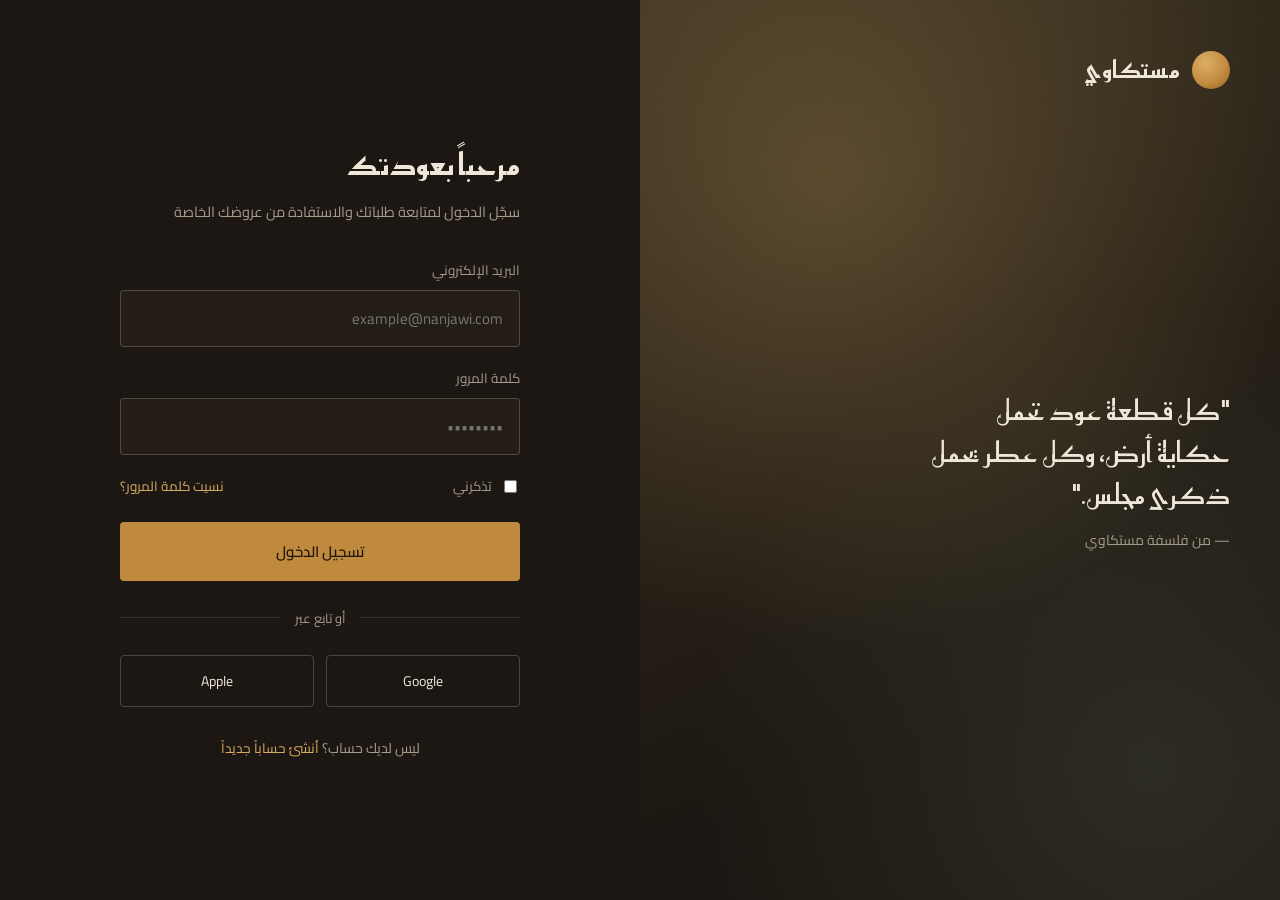
==== login.html @ 691b28ed "Add files via upload" ====
<!DOCTYPE html>
<html lang="ar" dir="rtl">
<head>
<meta charset="UTF-8">
<meta name="viewport" content="width=device-width, initial-scale=1.0">
<title>تسجيل الدخول | مستكاوي</title>
<link rel="stylesheet" href="style.css">
</head>
<body>

<div class="auth-wrap">
  <div class="auth-panel">
    <a href="index.html" class="brand"><span class="brand-mark"></span><span class="kufi">مستكاوي</span></a>
    <div class="auth-quote">
      <p class="big">"كل قطعة عود تحمل حكاية أرض، وكل عطر يحمل ذكرى مجلس."</p>
      <p class="by">— من فلسفة مستكاوي</p>
    </div>
    <div></div>
  </div>

  <div class="auth-form-side">
    <div class="auth-box">
      <h1>مرحباً بعودتك</h1>
      <p class="sub">سجّل الدخول لمتابعة طلباتك والاستفادة من عروضك الخاصة</p>

      <form id="login-form" novalidate>
        <div class="field" id="login-email-field">
          <label for="login-email">البريد الإلكتروني</label>
          <input type="email" id="login-email" placeholder="example@nanjawi.com" required>
          <span class="field-error">يرجى إدخال بريد إلكتروني صحيح</span>
        </div>

        <div class="field" id="login-password-field">
          <label for="login-password">كلمة المرور</label>
          <input type="password" id="login-password" placeholder="••••••••" required>
          <span class="field-error">كلمة المرور يجب ألا تقل عن 6 أحرف</span>
        </div>

        <div class="field-row">
          <label class="remember"><input type="checkbox"> تذكرني</label>
          <a href="#" class="link-muted">نسيت كلمة المرور؟</a>
        </div>

        <button type="submit" class="btn btn-primary btn-block">تسجيل الدخول</button>
      </form>

      <div class="divider">أو تابع عبر</div>
      <div class="social-row">
        <button class="social-btn">Google</button>
        <button class="social-btn">Apple</button>
      </div>

      <p class="auth-switch">ليس لديك حساب؟ <a href="register.html" class="link-muted">أنشئ حساباً جديداً</a></p>
    </div>
  </div>
</div>

<script src="script.js"></script>
</body>
</html>
---- style.css ----
@import url('https://fonts.googleapis.com/css2?family=Reem+Kufi:wght@400..700&family=Cairo:wght@300;400;500;600;700;800&display=swap');

:root{
  --bg: #1c1712;
  --surface: #241d16;
  --surface-2: #2e2519;
  --surface-raised: #38301f;
  --gold: #c08a3e;
  --gold-light: #dcae66;
  --sage: #7a8b6f;
  --sage-light: #97a888;
  --ivory: #ede6d9;
  --muted: #a69c8c;
  --line: rgba(237,230,217,0.12);
  --line-strong: rgba(237,230,217,0.22);
  --danger: #c0603e;
  --radius-s: 4px;
  --radius-m: 10px;
  --shadow-deep: 0 24px 60px rgba(0,0,0,0.45);
}

*{ box-sizing: border-box; }

html{ scroll-behavior: smooth; }

body{
  margin: 0;
  background: var(--bg);
  color: var(--ivory);
  font-family: 'Cairo', sans-serif;
  direction: rtl;
  text-align: right;
  line-height: 1.7;
  -webkit-font-smoothing: antialiased;
}

img{ max-width: 100%; display: block; }

a{ color: inherit; text-decoration: none; }

h1, h2, h3, .kufi{
  font-family: 'Reem Kufi', sans-serif;
  font-weight: 600;
  margin: 0;
  letter-spacing: 0.3px;
}

p{ margin: 0; }

button, input, select, textarea{ font-family: inherit; }

:focus-visible{
  outline: 2px solid var(--gold-light);
  outline-offset: 3px;
}

@media (prefers-reduced-motion: reduce){
  *{ animation-duration: 0.001ms !important; transition-duration: 0.001ms !important; }
}

.container{
  max-width: 1180px;
  margin: 0 auto;
  padding: 0 28px;
}

/* ---------- Header ---------- */
.site-header{
  position: sticky;
  top: 0;
  z-index: 40;
  background: rgba(28, 23, 18, 0.88);
  backdrop-filter: blur(10px);
  border-bottom: 1px solid var(--line);
}

.header-row{
  display: flex;
  align-items: center;
  justify-content: space-between;
  height: 78px;
}

.brand{
  display: flex;
  align-items: center;
  gap: 12px;
  font-size: 26px;
  color: var(--ivory);
}

.brand-mark{
  width: 38px;
  height: 38px;
  border-radius: 50%;
  background: radial-gradient(circle at 35% 30%, var(--gold-light), var(--gold) 60%, #8a5e26 100%);
  flex-shrink: 0;
}

.main-nav{
  display: flex;
  align-items: center;
  gap: 34px;
}

.main-nav a{
  font-size: 15.5px;
  color: var(--muted);
  transition: color 0.2s ease;
  position: relative;
}

.main-nav a:hover, .main-nav a.active{ color: var(--ivory); }

.main-nav a.active::after{
  content: '';
  position: absolute;
  right: 0; left: 0;
  bottom: -22px;
  height: 2px;
  background: var(--gold);
}

.header-actions{
  display: flex;
  align-items: center;
  gap: 18px;
}

.icon-btn{
  width: 40px; height: 40px;
  display: flex; align-items: center; justify-content: center;
  border-radius: 50%;
  border: 1px solid var(--line);
  color: var(--ivory);
  position: relative;
  transition: border-color 0.2s ease, background 0.2s ease;
}
.icon-btn:hover{ border-color: var(--gold); background: var(--surface-2); }

.cart-count{
  position: absolute;
  top: -6px; left: -6px;
  background: var(--gold);
  color: #1c1712;
  font-size: 11px;
  font-weight: 700;
  min-width: 18px; height: 18px;
  border-radius: 50%;
  display: flex; align-items: center; justify-content: center;
  padding: 0 3px;
}

.nav-toggle{
  display: none;
  width: 40px; height: 40px;
  border: 1px solid var(--line);
  border-radius: 50%;
  background: none;
  color: var(--ivory);
  cursor: pointer;
}

@media (max-width: 880px){
  .main-nav{
    position: fixed;
    top: 78px; right: 0; left: 0;
    background: var(--surface);
    flex-direction: column;
    align-items: flex-start;
    padding: 22px 28px;
    border-bottom: 1px solid var(--line);
    gap: 20px;
    transform: translateY(-8px);
    opacity: 0;
    pointer-events: none;
    transition: opacity 0.2s ease, transform 0.2s ease;
  }
  .main-nav.open{ opacity: 1; transform: translateY(0); pointer-events: auto; }
  .main-nav a.active::after{ display: none; }
  .nav-toggle{ display: flex; align-items: center; justify-content: center; }
}

/* ---------- Buttons ---------- */
.btn{
  display: inline-flex;
  align-items: center;
  justify-content: center;
  gap: 8px;
  padding: 14px 30px;
  border-radius: var(--radius-s);
  font-size: 15px;
  font-weight: 600;
  cursor: pointer;
  border: 1px solid transparent;
  transition: transform 0.18s ease, background 0.18s ease, border-color 0.18s ease, opacity .18s ease;
}
.btn:active{ transform: scale(0.98); }

.btn-primary{
  background: var(--gold);
  color: #201808;
}
.btn-primary:hover{ background: var(--gold-light); }

.btn-outline{
  background: transparent;
  border-color: var(--line-strong);
  color: var(--ivory);
}
.btn-outline:hover{ border-color: var(--gold); color: var(--gold-light); }

.btn-block{ width: 100%; }

.btn[disabled]{ opacity: 0.5; cursor: not-allowed; }

/* ---------- Hero ---------- */
.hero{
  position: relative;
  overflow: hidden;
  padding: 90px 0 70px;
  background:
    radial-gradient(circle at 85% 20%, rgba(192,138,62,0.18), transparent 55%),
    radial-gradient(circle at 10% 90%, rgba(122,139,111,0.14), transparent 50%);
}

.hero-grid{
  display: grid;
  grid-template-columns: 1.1fr 0.9fr;
  gap: 60px;
  align-items: center;
}

.hero-eyebrow{
  color: var(--sage-light);
  font-size: 15px;
  margin-bottom: 18px;
}

.hero h1{
  font-size: 58px;
  line-height: 1.18;
  color: var(--ivory);
}

.hero h1 span{ color: var(--gold-light); }

.hero p.lead{
  margin-top: 24px;
  max-width: 46ch;
  color: var(--muted);
  font-size: 17px;
}

.hero-cta{
  margin-top: 36px;
  display: flex;
  gap: 16px;
  flex-wrap: wrap;
}

.hero-art{
  position: relative;
  aspect-ratio: 4 / 5;
  border-radius: var(--radius-m);
  background:
    linear-gradient(160deg, var(--surface-raised), var(--surface) 70%);
  border: 1px solid var(--line);
  overflow: hidden;
}

.hero-art::before{
  content: '';
  position: absolute;
  inset: 0;
  background: radial-gradient(circle at 50% 30%, rgba(220,174,102,0.35), transparent 60%);
}

.hero-art .smoke{
  position: absolute;
  bottom: -10%;
  right: 50%;
  transform: translateX(50%);
  width: 220px; height: 220px;
  border-radius: 50%;
  background: radial-gradient(circle, rgba(237,230,217,0.12), transparent 70%);
  filter: blur(6px);
}

.hero-stats{
  position: absolute;
  bottom: 24px; right: 24px; left: 24px;
  display: flex;
  justify-content: space-between;
  background: rgba(28,23,18,0.75);
  border: 1px solid var(--line);
  border-radius: var(--radius-s);
  padding: 16px 20px;
  backdrop-filter: blur(6px);
}

.hero-stats div{ text-align: center; }
.hero-stats strong{ display: block; font-family:'Reem Kufi'; font-size: 22px; color: var(--gold-light); }
.hero-stats span{ font-size: 12.5px; color: var(--muted); }

@media (max-width: 900px){
  .hero-grid{ grid-template-columns: 1fr; }
  .hero h1{ font-size: 40px; }
  .hero{ padding: 60px 0 40px; }
}

/* ---------- Section heading ---------- */
.section{ padding: 80px 0; }
.section-head{
  display: flex;
  align-items: flex-end;
  justify-content: space-between;
  margin-bottom: 40px;
  gap: 20px;
  flex-wrap: wrap;
}
.section-head h2{ font-size: 32px; }
.section-head p{ color: var(--muted); margin-top: 10px; max-width: 50ch; }
.section-link{ color: var(--gold-light); font-size: 14.5px; font-weight: 600; white-space: nowrap; }

/* ---------- Category cards ---------- */
.cat-grid{
  display: grid;
  grid-template-columns: repeat(4, 1fr);
  gap: 20px;
}
.cat-card{
  position: relative;
  border-radius: var(--radius-m);
  padding: 28px 22px;
  min-height: 160px;
  display: flex;
  flex-direction: column;
  justify-content: flex-end;
  border: 1px solid var(--line);
  background: linear-gradient(155deg, var(--surface-2), var(--surface));
  transition: border-color 0.2s ease, transform 0.2s ease;
}
.cat-card:hover{ border-color: var(--gold); transform: translateY(-4px); }
.cat-card .cat-icon{ font-size: 30px; margin-bottom: 14px; }
.cat-card h3{ font-size: 18px; font-weight: 500; }
.cat-card span{ color: var(--muted); font-size: 13px; margin-top: 4px; display:block; }

@media (max-width: 880px){ .cat-grid{ grid-template-columns: repeat(2, 1fr); } }

/* ---------- Product grid & cards ---------- */
.product-grid{
  display: grid;
  grid-template-columns: repeat(4, 1fr);
  gap: 26px;
}

@media (max-width: 1020px){ .product-grid{ grid-template-columns: repeat(3, 1fr); } }
@media (max-width: 760px){ .product-grid{ grid-template-columns: repeat(2, 1fr); } }
@media (max-width: 480px){ .product-grid{ grid-template-columns: 1fr; } }

.product-card{
  background: var(--surface);
  border: 1px solid var(--line);
  border-radius: var(--radius-m);
  overflow: hidden;
  display: flex;
  flex-direction: column;
  transition: border-color 0.2s ease, transform 0.2s ease;
}
.product-card:hover{ border-color: var(--line-strong); transform: translateY(-3px); }

.product-thumb{
  aspect-ratio: 1 / 1;
  background: linear-gradient(150deg, var(--surface-raised), var(--surface-2));
  position: relative;
  display: flex; align-items: center; justify-content: center;
  font-size: 42px;
}

.product-badge{
  position: absolute;
  top: 12px; right: 12px;
  background: var(--sage);
  color: #14180f;
  font-size: 11.5px;
  font-weight: 700;
  padding: 4px 10px;
  border-radius: 20px;
}

.product-info{ padding: 18px 18px 20px; display: flex; flex-direction: column; gap: 8px; flex: 1; }
.product-cat{ font-size: 12.5px; color: var(--sage-light); }
.product-info h3{ font-size: 17px; font-weight: 500; }
.product-desc{ color: var(--muted); font-size: 13.5px; }
.product-foot{
  margin-top: auto;
  display: flex;
  align-items: center;
  justify-content: space-between;
  padding-top: 10px;
}
.price{ font-family: 'Reem Kufi'; font-size: 19px; color: var(--gold-light); }
.price small{ font-family: 'Cairo'; font-size: 12px; color: var(--muted); font-weight: 400; }

.add-btn{
  width: 38px; height: 38px;
  border-radius: 50%;
  border: 1px solid var(--line-strong);
  background: transparent;
  color: var(--ivory);
  font-size: 18px;
  cursor: pointer;
  transition: background 0.2s ease, border-color 0.2s ease;
}
.add-btn:hover{ background: var(--gold); color: #201808; border-color: var(--gold); }

/* ---------- Filters bar ---------- */
.filters-bar{
  display: flex;
  gap: 12px;
  flex-wrap: wrap;
  margin-bottom: 36px;
}
.filter-chip{
  padding: 9px 18px;
  border-radius: 20px;
  border: 1px solid var(--line-strong);
  color: var(--muted);
  font-size: 14px;
  cursor: pointer;
  background: transparent;
  transition: all 0.18s ease;
}
.filter-chip.active, .filter-chip:hover{
  border-color: var(--gold);
  color: var(--gold-light);
  background: rgba(192,138,62,0.08);
}

/* ---------- Story / feature split ---------- */
.split{
  display: grid;
  grid-template-columns: 1fr 1fr;
  gap: 70px;
  align-items: center;
}
.split-art{
  aspect-ratio: 5/4;
  border-radius: var(--radius-m);
  background: linear-gradient(145deg, var(--surface-raised), var(--surface));
  border: 1px solid var(--line);
}
.feature-list{ margin-top: 26px; display: flex; flex-direction: column; gap: 18px; }
.feature-item{ display: flex; gap: 14px; }
.feature-dot{
  width: 8px; height: 8px; margin-top: 9px;
  border-radius: 50%; background: var(--gold); flex-shrink: 0;
}
.feature-item h4{ font-size: 16px; font-weight: 600; margin-bottom: 4px; }
.feature-item p{ color: var(--muted); font-size: 14px; }

@media (max-width: 900px){ .split{ grid-template-columns: 1fr; gap: 36px; } }

/* ---------- Newsletter band ---------- */
.band{
  background: linear-gradient(120deg, var(--surface-2), var(--surface));
  border-top: 1px solid var(--line);
  border-bottom: 1px solid var(--line);
  padding: 60px 0;
}
.band-row{
  display: flex; align-items: center; justify-content: space-between; gap: 30px; flex-wrap: wrap;
}
.band h2{ font-size: 26px; }
.band p{ color: var(--muted); margin-top: 8px; }
.band-form{ display: flex; gap: 10px; }
.band-form input{
  background: var(--surface);
  border: 1px solid var(--line-strong);
  border-radius: var(--radius-s);
  padding: 13px 18px;
  color: var(--ivory);
  min-width: 260px;
}

/* ---------- Footer ---------- */
.site-footer{ padding: 60px 0 30px; }
.footer-grid{
  display: grid;
  grid-template-columns: 1.4fr 1fr 1fr 1fr;
  gap: 40px;
  padding-bottom: 40px;
  border-bottom: 1px solid var(--line);
}
.footer-grid h5{ font-size: 15px; margin-bottom: 16px; color: var(--ivory); }
.footer-grid ul{ list-style: none; padding: 0; margin: 0; display: flex; flex-direction: column; gap: 10px; }
.footer-grid a{ color: var(--muted); font-size: 14px; transition: color 0.2s ease; }
.footer-grid a:hover{ color: var(--gold-light); }
.footer-about p{ color: var(--muted); font-size: 14px; max-width: 32ch; margin-top: 14px; }
.footer-bottom{
  padding-top: 24px;
  display: flex; justify-content: space-between; align-items: center; flex-wrap: wrap; gap: 12px;
  color: var(--muted); font-size: 13px;
}

@media (max-width: 800px){ .footer-grid{ grid-template-columns: 1fr 1fr; } }

/* ---------- Auth pages ---------- */
.auth-wrap{
  min-height: 100vh;
  display: grid;
  grid-template-columns: 1fr 1fr;
}

.auth-panel{
  position: relative;
  background:
    radial-gradient(circle at 30% 20%, rgba(220,174,102,0.25), transparent 55%),
    radial-gradient(circle at 80% 85%, rgba(122,139,111,0.18), transparent 50%),
    linear-gradient(160deg, var(--surface-raised), var(--bg) 75%);
  display: flex;
  flex-direction: column;
  justify-content: space-between;
  padding: 50px;
}

.auth-panel .brand{ font-size: 24px; }

.auth-quote{ max-width: 34ch; }
.auth-quote p.big{ font-family: 'Reem Kufi'; font-size: 28px; line-height: 1.5; color: var(--ivory); }
.auth-quote p.by{ margin-top: 14px; color: var(--muted); font-size: 14px; }

.auth-form-side{
  display: flex;
  align-items: center;
  justify-content: center;
  padding: 50px 40px;
}

.auth-box{ width: 100%; max-width: 400px; }
.auth-box h1{ font-size: 30px; margin-bottom: 10px; }
.auth-box .sub{ color: var(--muted); font-size: 14.5px; margin-bottom: 34px; }

.field{ margin-bottom: 20px; }
.field label{ display: block; font-size: 13.5px; color: var(--muted); margin-bottom: 8px; }
.field input{
  width: 100%;
  background: var(--surface);
  border: 1px solid var(--line-strong);
  border-radius: var(--radius-s);
  padding: 13px 16px;
  color: var(--ivory);
  font-size: 15px;
  transition: border-color 0.2s ease;
}
.field input:focus{ border-color: var(--gold); }
.field-error{ color: var(--danger); font-size: 12.5px; margin-top: 6px; display: none; }
.field.invalid input{ border-color: var(--danger); }
.field.invalid .field-error{ display: block; }

.field-row{ display: flex; align-items: center; justify-content: space-between; margin-bottom: 24px; }
.remember{ display: flex; align-items: center; gap: 8px; font-size: 13.5px; color: var(--muted); }
.remember input{ accent-color: var(--gold); }
.link-muted{ font-size: 13.5px; color: var(--gold-light); }

.divider{
  display: flex; align-items: center; gap: 14px;
  margin: 26px 0;
  color: var(--muted); font-size: 13px;
}
.divider::before, .divider::after{ content: ''; flex: 1; height: 1px; background: var(--line); }

.social-row{ display: flex; gap: 12px; }
.social-btn{
  flex: 1;
  padding: 12px;
  border-radius: var(--radius-s);
  border: 1px solid var(--line-strong);
  background: transparent;
  color: var(--ivory);
  cursor: pointer;
  font-size: 14px;
  transition: border-color 0.2s ease;
}
.social-btn:hover{ border-color: var(--gold); }

.auth-switch{ text-align: center; margin-top: 30px; color: var(--muted); font-size: 14px; }

.toast{
  position: fixed;
  bottom: 26px; right: 26px;
  background: var(--surface-raised);
  border: 1px solid var(--gold);
  color: var(--ivory);
  padding: 14px 22px;
  border-radius: var(--radius-s);
  font-size: 14px;
  box-shadow: var(--shadow-deep);
  transform: translateY(20px);
  opacity: 0;
  pointer-events: none;
  transition: all 0.3s ease;
  z-index: 100;
}
.toast.show{ transform: translateY(0); opacity: 1; }

@media (max-width: 920px){
  .auth-wrap{ grid-template-columns: 1fr; }
  .auth-panel{ display: none; }
}

/* ---------- Page header (shop/product/cart) ---------- */
.page-head{ padding: 50px 0 10px; }
.breadcrumb{ color: var(--muted); font-size: 13.5px; margin-bottom: 14px; }
.breadcrumb a:hover{ color: var(--gold-light); }
.page-head h1{ font-size: 36px; }

/* ---------- Product detail ---------- */
.pd-grid{ display: grid; grid-template-columns: 0.9fr 1.1fr; gap: 60px; }
.pd-gallery-main{
  aspect-ratio: 1/1;
  border-radius: var(--radius-m);
  background: linear-gradient(150deg, var(--surface-raised), var(--surface-2));
  display: flex; align-items: center; justify-content: center;
  font-size: 90px;
  border: 1px solid var(--line);
}
.pd-thumbs{ display: flex; gap: 12px; margin-top: 14px; }
.pd-thumbs div{
  width: 68px; height: 68px; border-radius: var(--radius-s);
  background: var(--surface-2); border: 1px solid var(--line);
  display: flex; align-items: center; justify-content: center; font-size: 22px;
  cursor: pointer;
}
.pd-thumbs div.active{ border-color: var(--gold); }

.pd-info .product-cat{ font-size: 13.5px; }
.pd-info h1{ font-size: 32px; margin-top: 8px; }
.pd-rating{ display:flex; align-items:center; gap: 8px; margin-top: 12px; color: var(--gold-light); font-size: 14px; }
.pd-price{ font-family:'Reem Kufi'; font-size: 30px; color: var(--gold-light); margin-top: 18px; }
.pd-desc{ color: var(--muted); margin-top: 18px; font-size: 15px; max-width: 55ch; }

.qty-row{ display: flex; align-items: center; gap: 18px; margin-top: 28px; }
.qty-control{ display: flex; align-items: center; border: 1px solid var(--line-strong); border-radius: var(--radius-s); }
.qty-control button{ width: 40px; height: 44px; background: none; border: none; color: var(--ivory); font-size: 18px; cursor: pointer; }
.qty-control span{ width: 34px; text-align: center; }

.pd-actions{ display: flex; gap: 14px; margin-top: 30px; }

.pd-meta{ margin-top: 34px; border-top: 1px solid var(--line); padding-top: 24px; display: flex; flex-direction: column; gap: 10px; }
.pd-meta div{ display: flex; justify-content: space-between; font-size: 14px; }
.pd-meta span:first-child{ color: var(--muted); }

@media (max-width: 900px){ .pd-grid{ grid-template-columns: 1fr; gap: 30px; } }

/* ---------- Cart page ---------- */
.cart-grid{ display: grid; grid-template-columns: 1.6fr 1fr; gap: 40px; align-items: flex-start; }
.cart-list{ display: flex; flex-direction: column; gap: 16px; }
.cart-item{
  display: grid;
  grid-template-columns: 90px 1fr auto auto;
  align-items: center;
  gap: 18px;
  background: var(--surface);
  border: 1px solid var(--line);
  border-radius: var(--radius-m);
  padding: 16px;
}
.cart-thumb{
  width: 90px; height: 90px; border-radius: var(--radius-s);
  background: linear-gradient(150deg, var(--surface-raised), var(--surface-2));
  display: flex; align-items: center; justify-content: center; font-size: 30px;
}
.cart-item h3{ font-size: 16px; font-weight: 500; }
.cart-item .product-cat{ margin-top: 4px; }
.cart-item .price{ font-size: 16px; }
.remove-btn{ background: none; border: none; color: var(--muted); cursor: pointer; font-size: 13px; margin-top: 8px; }
.remove-btn:hover{ color: var(--danger); }

.cart-empty{ text-align: center; padding: 80px 20px; color: var(--muted); }
.cart-empty .emoji{ font-size: 50px; margin-bottom: 20px; }

.summary-box{
  background: var(--surface);
  border: 1px solid var(--line);
  border-radius: var(--radius-m);
  padding: 26px;
  position: sticky;
  top: 100px;
}
.summary-box h3{ font-size: 19px; margin-bottom: 20px; }
.summary-row{ display: flex; justify-content: space-between; font-size: 14.5px; color: var(--muted); margin-bottom: 12px; }
.summary-row.total{ color: var(--ivory); font-size: 17px; font-weight: 600; border-top: 1px solid var(--line); padding-top: 16px; margin-top: 6px; }
.summary-row.total .price{ font-size: 20px; }

.promo-row{ display: flex; gap: 8px; margin: 20px 0; }
.promo-row input{
  flex: 1; background: var(--surface-2); border: 1px solid var(--line-strong);
  border-radius: var(--radius-s); padding: 10px 14px; color: var(--ivory);
}

/* ---------- Utility ---------- */
.mt-lg{ margin-top: 60px; }
.text-center{ text-align: center; }
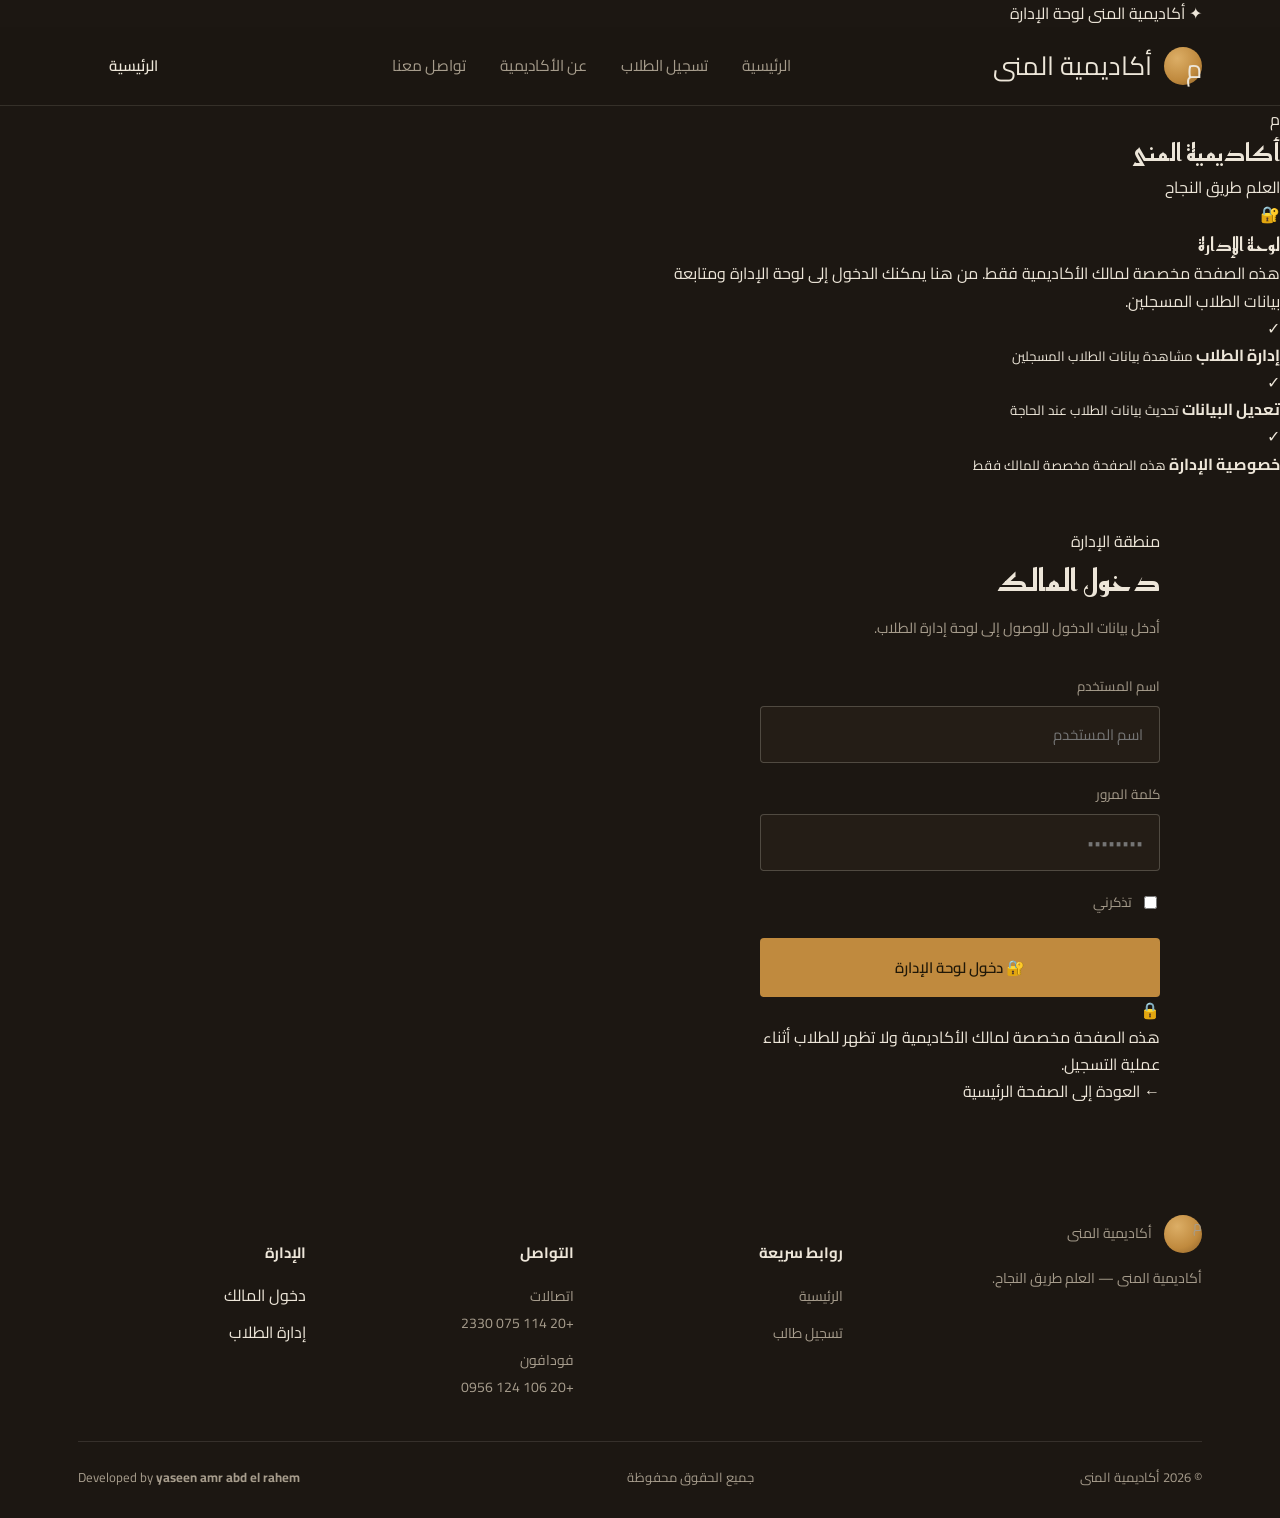
==== commit a35a50f2: "Update login.html" ====
--- a/login.html
+++ b/login.html
@@ -1,60 +1,654 @@
 <!DOCTYPE html>
 <html lang="ar" dir="rtl">
+
 <head>
-<meta charset="UTF-8">
-<meta name="viewport" content="width=device-width, initial-scale=1.0">
-<title>تسجيل الدخول | مستكاوي</title>
-<link rel="stylesheet" href="style.css">
+    <meta charset="UTF-8">
+
+    <meta name="viewport"
+          content="width=device-width, initial-scale=1.0">
+
+    <meta name="theme-color"
+          content="#0b3d2e">
+
+    <meta name="description"
+          content="دخول مالك أكاديمية المنى لإدارة الطلاب">
+
+    <title>دخول المالك | أكاديمية المنى</title>
+
+    <link rel="stylesheet" href="style.css">
 </head>
+
 <body>
 
-<div class="auth-wrap">
-  <div class="auth-panel">
-    <a href="index.html" class="brand"><span class="brand-mark"></span><span class="kufi">مستكاوي</span></a>
-    <div class="auth-quote">
-      <p class="big">"كل قطعة عود تحمل حكاية أرض، وكل عطر يحمل ذكرى مجلس."</p>
-      <p class="by">— من فلسفة مستكاوي</p>
+
+<!-- =========================
+     TOP BAR
+========================= -->
+
+<div class="top-bar">
+
+    <div class="container">
+
+        <span>
+            ✦ أكاديمية المنى
+        </span>
+
+        <span>
+            لوحة الإدارة
+        </span>
+
     </div>
-    <div></div>
-  </div>
-
-  <div class="auth-form-side">
-    <div class="auth-box">
-      <h1>مرحباً بعودتك</h1>
-      <p class="sub">سجّل الدخول لمتابعة طلباتك والاستفادة من عروضك الخاصة</p>
-
-      <form id="login-form" novalidate>
-        <div class="field" id="login-email-field">
-          <label for="login-email">البريد الإلكتروني</label>
-          <input type="email" id="login-email" placeholder="example@nanjawi.com" required>
-          <span class="field-error">يرجى إدخال بريد إلكتروني صحيح</span>
+
+</div>
+
+
+
+<!-- =========================
+     HEADER
+========================= -->
+
+<header class="site-header">
+
+    <div class="container header-row">
+
+        <a href="index.html"
+           class="brand">
+
+            <span class="brand-mark">
+                م
+            </span>
+
+            <span class="brand-text">
+                أكاديمية المنى
+            </span>
+
+        </a>
+
+
+        <nav class="main-nav">
+
+            <a href="index.html">
+                الرئيسية
+            </a>
+
+            <a href="register.html">
+                تسجيل الطلاب
+            </a>
+
+            <a href="index.html#about">
+                عن الأكاديمية
+            </a>
+
+            <a href="index.html#contact">
+                تواصل معنا
+            </a>
+
+        </nav>
+
+
+        <div class="header-actions">
+
+            <a href="index.html"
+               class="btn btn-small">
+
+                الرئيسية
+
+            </a>
+
         </div>
 
-        <div class="field" id="login-password-field">
-          <label for="login-password">كلمة المرور</label>
-          <input type="password" id="login-password" placeholder="••••••••" required>
-          <span class="field-error">كلمة المرور يجب ألا تقل عن 6 أحرف</span>
+    </div>
+
+</header>
+
+
+
+<!-- =========================
+     LOGIN
+========================= -->
+
+<main class="auth-wrap academy-login">
+
+    <div class="register-container">
+
+
+        <!-- =====================
+             SIDE
+        ====================== -->
+
+        <aside class="register-side">
+
+            <div class="register-logo">
+
+                <span class="large-mark">
+                    م
+                </span>
+
+                <h2>
+                    أكاديمية المنى
+                </h2>
+
+                <p>
+                    العلم طريق النجاح
+                </p>
+
+            </div>
+
+
+            <div class="register-message">
+
+                <span class="message-icon">
+                    🔐
+                </span>
+
+                <h3>
+                    لوحة الإدارة
+                </h3>
+
+                <p>
+
+                    هذه الصفحة مخصصة لمالك
+                    الأكاديمية فقط.
+
+                    من هنا يمكنك الدخول إلى
+                    لوحة الإدارة ومتابعة بيانات
+                    الطلاب المسجلين.
+
+                </p>
+
+            </div>
+
+
+            <div class="register-benefits">
+
+                <div class="benefit">
+
+                    <span>✓</span>
+
+                    <div>
+
+                        <strong>
+                            إدارة الطلاب
+                        </strong>
+
+                        <small>
+                            مشاهدة بيانات الطلاب المسجلين
+                        </small>
+
+                    </div>
+
+                </div>
+
+
+                <div class="benefit">
+
+                    <span>✓</span>
+
+                    <div>
+
+                        <strong>
+                            تعديل البيانات
+                        </strong>
+
+                        <small>
+                            تحديث بيانات الطلاب عند الحاجة
+                        </small>
+
+                    </div>
+
+                </div>
+
+
+                <div class="benefit">
+
+                    <span>✓</span>
+
+                    <div>
+
+                        <strong>
+                            خصوصية الإدارة
+                        </strong>
+
+                        <small>
+                            هذه الصفحة مخصصة للمالك فقط
+                        </small>
+
+                    </div>
+
+                </div>
+
+            </div>
+
+        </aside>
+
+
+
+        <!-- =====================
+             LOGIN FORM
+        ====================== -->
+
+        <section class="auth-form-side">
+
+            <div class="auth-box">
+
+
+                <div class="form-heading">
+
+                    <span class="form-label">
+                        منطقة الإدارة
+                    </span>
+
+                    <h1>
+                        دخول المالك
+                    </h1>
+
+                    <p class="sub">
+
+                        أدخل بيانات الدخول للوصول
+                        إلى لوحة إدارة الطلاب.
+
+                    </p>
+
+                </div>
+
+
+                <form id="owner-login-form"
+                      novalidate>
+
+
+                    <!-- USERNAME -->
+
+                    <div class="field">
+
+                        <label for="owner-username">
+                            اسم المستخدم
+                        </label>
+
+                        <input
+                            type="text"
+                            id="owner-username"
+                            placeholder="اسم المستخدم"
+                            autocomplete="username"
+                            required>
+
+                        <span class="field-error">
+                            يرجى إدخال اسم المستخدم
+                        </span>
+
+                    </div>
+
+
+
+                    <!-- PASSWORD -->
+
+                    <div class="field">
+
+                        <label for="owner-password">
+                            كلمة المرور
+                        </label>
+
+                        <input
+                            type="password"
+                            id="owner-password"
+                            placeholder="••••••••"
+                            autocomplete="current-password"
+                            required>
+
+                        <span class="field-error">
+                            يرجى إدخال كلمة المرور
+                        </span>
+
+                    </div>
+
+
+
+                    <!-- REMEMBER -->
+
+                    <div class="field-row">
+
+                        <label class="remember">
+
+                            <input
+                                type="checkbox"
+                                id="remember-owner">
+
+                            تذكرني
+
+                        </label>
+
+                    </div>
+
+
+
+                    <!-- LOGIN -->
+
+                    <button
+                        type="submit"
+                        class="btn btn-primary btn-block">
+
+                        🔐 دخول لوحة الإدارة
+
+                    </button>
+
+
+                </form>
+
+
+                <div class="login-security">
+
+                    <span>
+                        🔒
+                    </span>
+
+                    <p>
+                        هذه الصفحة مخصصة لمالك
+                        الأكاديمية ولا تظهر للطلاب
+                        أثناء عملية التسجيل.
+                    </p>
+
+                </div>
+
+
+                <div class="register-footer">
+
+                    <a href="index.html">
+                        ← العودة إلى الصفحة الرئيسية
+                    </a>
+
+                </div>
+
+            </div>
+
+        </section>
+
+    </div>
+
+</main>
+
+
+
+<!-- =========================
+     FOOTER
+========================= -->
+
+<footer class="site-footer">
+
+    <div class="container">
+
+        <div class="footer-grid">
+
+
+            <div class="footer-about">
+
+                <a href="index.html"
+                   class="brand">
+
+                    <span class="brand-mark">
+                        م
+                    </span>
+
+                    <span class="brand-text">
+                        أكاديمية المنى
+                    </span>
+
+                </a>
+
+                <p>
+
+                    أكاديمية المنى —
+                    العلم طريق النجاح.
+
+                </p>
+
+            </div>
+
+
+            <div>
+
+                <h5>
+                    روابط سريعة
+                </h5>
+
+                <ul>
+
+                    <li>
+                        <a href="index.html">
+                            الرئيسية
+                        </a>
+                    </li>
+
+                    <li>
+                        <a href="register.html">
+                            تسجيل طالب
+                        </a>
+                    </li>
+
+                </ul>
+
+            </div>
+
+
+            <div>
+
+                <h5>
+                    التواصل
+                </h5>
+
+                <ul>
+
+                    <li>
+
+                        <a
+                            href="https://wa.me/201140752330"
+                            target="_blank"
+                            rel="noopener">
+
+                            اتصالات
+                            <br>
+                            +20 114 075 2330
+
+                        </a>
+
+                    </li>
+
+
+                    <li>
+
+                        <a
+                            href="https://wa.me/201061240956"
+                            target="_blank"
+                            rel="noopener">
+
+                            فودافون
+                            <br>
+                            +20 106 124 0956
+
+                        </a>
+
+                    </li>
+
+                </ul>
+
+            </div>
+
+
+            <div>
+
+                <h5>
+                    الإدارة
+                </h5>
+
+                <ul>
+
+                    <li>
+                        دخول المالك
+                    </li>
+
+                    <li>
+                        إدارة الطلاب
+                    </li>
+
+                </ul>
+
+            </div>
+
+
         </div>
 
-        <div class="field-row">
-          <label class="remember"><input type="checkbox"> تذكرني</label>
-          <a href="#" class="link-muted">نسيت كلمة المرور؟</a>
+
+        <div class="footer-bottom">
+
+            <span>
+                © 2026 أكاديمية المنى
+            </span>
+
+            <span>
+                جميع الحقوق محفوظة
+            </span>
+
+            <span class="developer">
+
+                Developed by
+
+                <strong>
+                    yaseen amr abd el rahem
+                </strong>
+
+            </span>
+
         </div>
 
-        <button type="submit" class="btn btn-primary btn-block">تسجيل الدخول</button>
-      </form>
-
-      <div class="divider">أو تابع عبر</div>
-      <div class="social-row">
-        <button class="social-btn">Google</button>
-        <button class="social-btn">Apple</button>
-      </div>
-
-      <p class="auth-switch">ليس لديك حساب؟ <a href="register.html" class="link-muted">أنشئ حساباً جديداً</a></p>
     </div>
-  </div>
-</div>
-
-<script src="script.js"></script>
+
+</footer>
+
+
+
+<!-- =========================
+     OWNER LOGIN SCRIPT
+========================= -->
+
+<script>
+
+document
+    .getElementById("owner-login-form")
+    .addEventListener("submit", function(event) {
+
+        event.preventDefault();
+
+
+        const username =
+            document
+            .getElementById("owner-username")
+            .value
+            .trim();
+
+
+        const password =
+            document
+            .getElementById("owner-password")
+            .value;
+
+
+        const remember =
+            document
+            .getElementById("remember-owner")
+            .checked;
+
+
+
+        if (!username || !password) {
+
+            alert(
+                "يرجى إدخال اسم المستخدم وكلمة المرور."
+            );
+
+            return;
+
+        }
+
+
+
+        /*
+        =====================================
+        بيانات المالك
+        =====================================
+
+        غيّر القيمتين هنا إلى بياناتك الخاصة.
+
+        لا تستخدم هذه البيانات في موقع منشور
+        كوسيلة حماية حقيقية، لأن JavaScript
+        داخل المتصفح يمكن للمستخدم رؤيته.
+        =====================================
+        */
+
+        const OWNER_USERNAME =
+            "admin";
+
+
+        const OWNER_PASSWORD =
+            "Almena2026";
+
+
+
+        if (
+            username !== OWNER_USERNAME ||
+            password !== OWNER_PASSWORD
+        ) {
+
+            alert(
+                "اسم المستخدم أو كلمة المرور غير صحيحة."
+            );
+
+            return;
+
+        }
+
+
+
+        /*
+        =====================================
+        إنشاء جلسة المالك
+        =====================================
+        */
+
+        const loginData = {
+
+            loggedIn: true,
+
+            username: username,
+
+            loginTime: new Date().toISOString()
+
+        };
+
+
+        const storageType =
+            remember
+                ? localStorage
+                : sessionStorage;
+
+
+        storageType.setItem(
+            "almena_owner_session",
+            JSON.stringify(loginData)
+        );
+
+
+
+        /*
+        =====================================
+        الانتقال إلى لوحة الإدارة
+        =====================================
+        */
+
+        window.location.href =
+            "admin.html";
+
+    });
+
+</script>
+
+
 </body>
 </html>
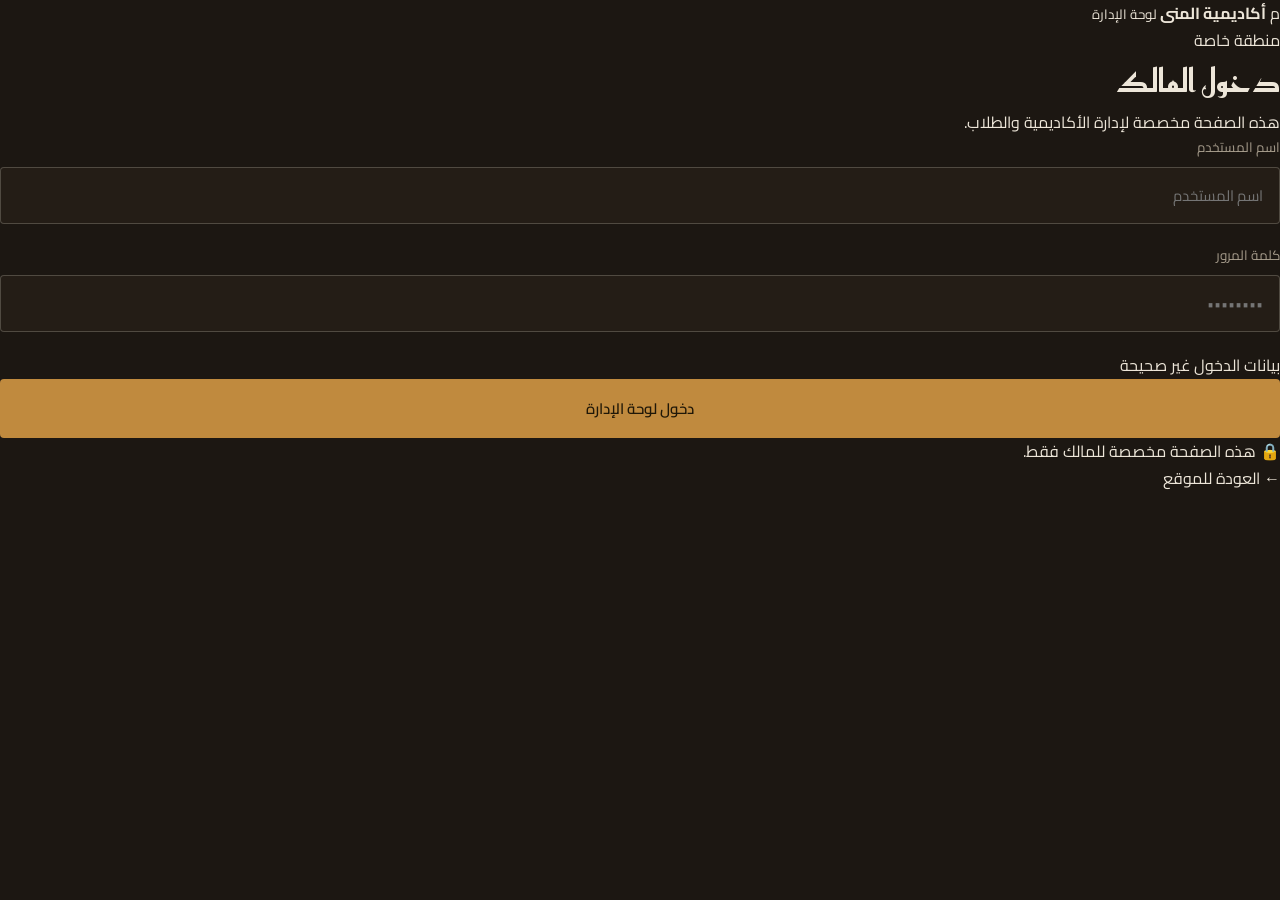
==== commit 04b51633: "Refactor login.html structure and content Updated the login page structure and content, including fo" ====
--- a/login.html
+++ b/login.html
@@ -2,6 +2,7 @@
 <html lang="ar" dir="rtl">
 
 <head>
+
     <meta charset="UTF-8">
 
     <meta name="viewport"
@@ -10,645 +11,122 @@
     <meta name="theme-color"
           content="#0b3d2e">
 
-    <meta name="description"
-          content="دخول مالك أكاديمية المنى لإدارة الطلاب">
-
     <title>دخول المالك | أكاديمية المنى</title>
 
     <link rel="stylesheet" href="style.css">
+
 </head>
 
-<body>
+<body class="login-page">
 
 
-<!-- =========================
-     TOP BAR
-========================= -->
+<div class="login-container">
 
-<div class="top-bar">
+    <div class="login-card">
 
-    <div class="container">
 
-        <span>
-            ✦ أكاديمية المنى
-        </span>
+        <a href="index.html" class="login-logo">
 
-        <span>
-            لوحة الإدارة
-        </span>
+            <span class="large-mark">
+                م
+            </span>
+
+            <strong>
+                أكاديمية المنى
+            </strong>
+
+            <small>
+                لوحة الإدارة
+            </small>
+
+        </a>
+
+
+        <div class="login-heading">
+
+            <span class="form-label">
+                منطقة خاصة
+            </span>
+
+            <h1>
+                دخول المالك
+            </h1>
+
+            <p>
+                هذه الصفحة مخصصة لإدارة الأكاديمية والطلاب.
+            </p>
+
+        </div>
+
+
+        <form id="owner-login-form">
+
+
+            <div class="field">
+
+                <label for="owner-username">
+                    اسم المستخدم
+                </label>
+
+                <input
+                    type="text"
+                    id="owner-username"
+                    placeholder="اسم المستخدم"
+                    autocomplete="username"
+                    required>
+
+            </div>
+
+
+            <div class="field">
+
+                <label for="owner-password">
+                    كلمة المرور
+                </label>
+
+                <input
+                    type="password"
+                    id="owner-password"
+                    placeholder="••••••••"
+                    autocomplete="current-password"
+                    required>
+
+            </div>
+
+
+            <div id="login-error" class="login-error">
+                بيانات الدخول غير صحيحة
+            </div>
+
+
+            <button
+                type="submit"
+                class="btn btn-primary btn-block">
+
+                دخول لوحة الإدارة
+
+            </button>
+
+        </form>
+
+
+        <div class="login-note">
+
+            🔒 هذه الصفحة مخصصة للمالك فقط.
+
+        </div>
+
+
+        <a href="index.html" class="back-home">
+            ← العودة للموقع
+        </a>
 
     </div>
 
 </div>
 
 
-
-<!-- =========================
-     HEADER
-========================= -->
-
-<header class="site-header">
-
-    <div class="container header-row">
-
-        <a href="index.html"
-           class="brand">
-
-            <span class="brand-mark">
-                م
-            </span>
-
-            <span class="brand-text">
-                أكاديمية المنى
-            </span>
-
-        </a>
-
-
-        <nav class="main-nav">
-
-            <a href="index.html">
-                الرئيسية
-            </a>
-
-            <a href="register.html">
-                تسجيل الطلاب
-            </a>
-
-            <a href="index.html#about">
-                عن الأكاديمية
-            </a>
-
-            <a href="index.html#contact">
-                تواصل معنا
-            </a>
-
-        </nav>
-
-
-        <div class="header-actions">
-
-            <a href="index.html"
-               class="btn btn-small">
-
-                الرئيسية
-
-            </a>
-
-        </div>
-
-    </div>
-
-</header>
-
-
-
-<!-- =========================
-     LOGIN
-========================= -->
-
-<main class="auth-wrap academy-login">
-
-    <div class="register-container">
-
-
-        <!-- =====================
-             SIDE
-        ====================== -->
-
-        <aside class="register-side">
-
-            <div class="register-logo">
-
-                <span class="large-mark">
-                    م
-                </span>
-
-                <h2>
-                    أكاديمية المنى
-                </h2>
-
-                <p>
-                    العلم طريق النجاح
-                </p>
-
-            </div>
-
-
-            <div class="register-message">
-
-                <span class="message-icon">
-                    🔐
-                </span>
-
-                <h3>
-                    لوحة الإدارة
-                </h3>
-
-                <p>
-
-                    هذه الصفحة مخصصة لمالك
-                    الأكاديمية فقط.
-
-                    من هنا يمكنك الدخول إلى
-                    لوحة الإدارة ومتابعة بيانات
-                    الطلاب المسجلين.
-
-                </p>
-
-            </div>
-
-
-            <div class="register-benefits">
-
-                <div class="benefit">
-
-                    <span>✓</span>
-
-                    <div>
-
-                        <strong>
-                            إدارة الطلاب
-                        </strong>
-
-                        <small>
-                            مشاهدة بيانات الطلاب المسجلين
-                        </small>
-
-                    </div>
-
-                </div>
-
-
-                <div class="benefit">
-
-                    <span>✓</span>
-
-                    <div>
-
-                        <strong>
-                            تعديل البيانات
-                        </strong>
-
-                        <small>
-                            تحديث بيانات الطلاب عند الحاجة
-                        </small>
-
-                    </div>
-
-                </div>
-
-
-                <div class="benefit">
-
-                    <span>✓</span>
-
-                    <div>
-
-                        <strong>
-                            خصوصية الإدارة
-                        </strong>
-
-                        <small>
-                            هذه الصفحة مخصصة للمالك فقط
-                        </small>
-
-                    </div>
-
-                </div>
-
-            </div>
-
-        </aside>
-
-
-
-        <!-- =====================
-             LOGIN FORM
-        ====================== -->
-
-        <section class="auth-form-side">
-
-            <div class="auth-box">
-
-
-                <div class="form-heading">
-
-                    <span class="form-label">
-                        منطقة الإدارة
-                    </span>
-
-                    <h1>
-                        دخول المالك
-                    </h1>
-
-                    <p class="sub">
-
-                        أدخل بيانات الدخول للوصول
-                        إلى لوحة إدارة الطلاب.
-
-                    </p>
-
-                </div>
-
-
-                <form id="owner-login-form"
-                      novalidate>
-
-
-                    <!-- USERNAME -->
-
-                    <div class="field">
-
-                        <label for="owner-username">
-                            اسم المستخدم
-                        </label>
-
-                        <input
-                            type="text"
-                            id="owner-username"
-                            placeholder="اسم المستخدم"
-                            autocomplete="username"
-                            required>
-
-                        <span class="field-error">
-                            يرجى إدخال اسم المستخدم
-                        </span>
-
-                    </div>
-
-
-
-                    <!-- PASSWORD -->
-
-                    <div class="field">
-
-                        <label for="owner-password">
-                            كلمة المرور
-                        </label>
-
-                        <input
-                            type="password"
-                            id="owner-password"
-                            placeholder="••••••••"
-                            autocomplete="current-password"
-                            required>
-
-                        <span class="field-error">
-                            يرجى إدخال كلمة المرور
-                        </span>
-
-                    </div>
-
-
-
-                    <!-- REMEMBER -->
-
-                    <div class="field-row">
-
-                        <label class="remember">
-
-                            <input
-                                type="checkbox"
-                                id="remember-owner">
-
-                            تذكرني
-
-                        </label>
-
-                    </div>
-
-
-
-                    <!-- LOGIN -->
-
-                    <button
-                        type="submit"
-                        class="btn btn-primary btn-block">
-
-                        🔐 دخول لوحة الإدارة
-
-                    </button>
-
-
-                </form>
-
-
-                <div class="login-security">
-
-                    <span>
-                        🔒
-                    </span>
-
-                    <p>
-                        هذه الصفحة مخصصة لمالك
-                        الأكاديمية ولا تظهر للطلاب
-                        أثناء عملية التسجيل.
-                    </p>
-
-                </div>
-
-
-                <div class="register-footer">
-
-                    <a href="index.html">
-                        ← العودة إلى الصفحة الرئيسية
-                    </a>
-
-                </div>
-
-            </div>
-
-        </section>
-
-    </div>
-
-</main>
-
-
-
-<!-- =========================
-     FOOTER
-========================= -->
-
-<footer class="site-footer">
-
-    <div class="container">
-
-        <div class="footer-grid">
-
-
-            <div class="footer-about">
-
-                <a href="index.html"
-                   class="brand">
-
-                    <span class="brand-mark">
-                        م
-                    </span>
-
-                    <span class="brand-text">
-                        أكاديمية المنى
-                    </span>
-
-                </a>
-
-                <p>
-
-                    أكاديمية المنى —
-                    العلم طريق النجاح.
-
-                </p>
-
-            </div>
-
-
-            <div>
-
-                <h5>
-                    روابط سريعة
-                </h5>
-
-                <ul>
-
-                    <li>
-                        <a href="index.html">
-                            الرئيسية
-                        </a>
-                    </li>
-
-                    <li>
-                        <a href="register.html">
-                            تسجيل طالب
-                        </a>
-                    </li>
-
-                </ul>
-
-            </div>
-
-
-            <div>
-
-                <h5>
-                    التواصل
-                </h5>
-
-                <ul>
-
-                    <li>
-
-                        <a
-                            href="https://wa.me/201140752330"
-                            target="_blank"
-                            rel="noopener">
-
-                            اتصالات
-                            <br>
-                            +20 114 075 2330
-
-                        </a>
-
-                    </li>
-
-
-                    <li>
-
-                        <a
-                            href="https://wa.me/201061240956"
-                            target="_blank"
-                            rel="noopener">
-
-                            فودافون
-                            <br>
-                            +20 106 124 0956
-
-                        </a>
-
-                    </li>
-
-                </ul>
-
-            </div>
-
-
-            <div>
-
-                <h5>
-                    الإدارة
-                </h5>
-
-                <ul>
-
-                    <li>
-                        دخول المالك
-                    </li>
-
-                    <li>
-                        إدارة الطلاب
-                    </li>
-
-                </ul>
-
-            </div>
-
-
-        </div>
-
-
-        <div class="footer-bottom">
-
-            <span>
-                © 2026 أكاديمية المنى
-            </span>
-
-            <span>
-                جميع الحقوق محفوظة
-            </span>
-
-            <span class="developer">
-
-                Developed by
-
-                <strong>
-                    yaseen amr abd el rahem
-                </strong>
-
-            </span>
-
-        </div>
-
-    </div>
-
-</footer>
-
-
-
-<!-- =========================
-     OWNER LOGIN SCRIPT
-========================= -->
-
-<script>
-
-document
-    .getElementById("owner-login-form")
-    .addEventListener("submit", function(event) {
-
-        event.preventDefault();
-
-
-        const username =
-            document
-            .getElementById("owner-username")
-            .value
-            .trim();
-
-
-        const password =
-            document
-            .getElementById("owner-password")
-            .value;
-
-
-        const remember =
-            document
-            .getElementById("remember-owner")
-            .checked;
-
-
-
-        if (!username || !password) {
-
-            alert(
-                "يرجى إدخال اسم المستخدم وكلمة المرور."
-            );
-
-            return;
-
-        }
-
-
-
-        /*
-        =====================================
-        بيانات المالك
-        =====================================
-
-        غيّر القيمتين هنا إلى بياناتك الخاصة.
-
-        لا تستخدم هذه البيانات في موقع منشور
-        كوسيلة حماية حقيقية، لأن JavaScript
-        داخل المتصفح يمكن للمستخدم رؤيته.
-        =====================================
-        */
-
-        const OWNER_USERNAME =
-            "admin";
-
-
-        const OWNER_PASSWORD =
-            "Almena2026";
-
-
-
-        if (
-            username !== OWNER_USERNAME ||
-            password !== OWNER_PASSWORD
-        ) {
-
-            alert(
-                "اسم المستخدم أو كلمة المرور غير صحيحة."
-            );
-
-            return;
-
-        }
-
-
-
-        /*
-        =====================================
-        إنشاء جلسة المالك
-        =====================================
-        */
-
-        const loginData = {
-
-            loggedIn: true,
-
-            username: username,
-
-            loginTime: new Date().toISOString()
-
-        };
-
-
-        const storageType =
-            remember
-                ? localStorage
-                : sessionStorage;
-
-
-        storageType.setItem(
-            "almena_owner_session",
-            JSON.stringify(loginData)
-        );
-
-
-
-        /*
-        =====================================
-        الانتقال إلى لوحة الإدارة
-        =====================================
-        */
-
-        window.location.href =
-            "admin.html";
-
-    });
-
-</script>
-
+<script src="script.js"></script>
 
 </body>
 </html>
